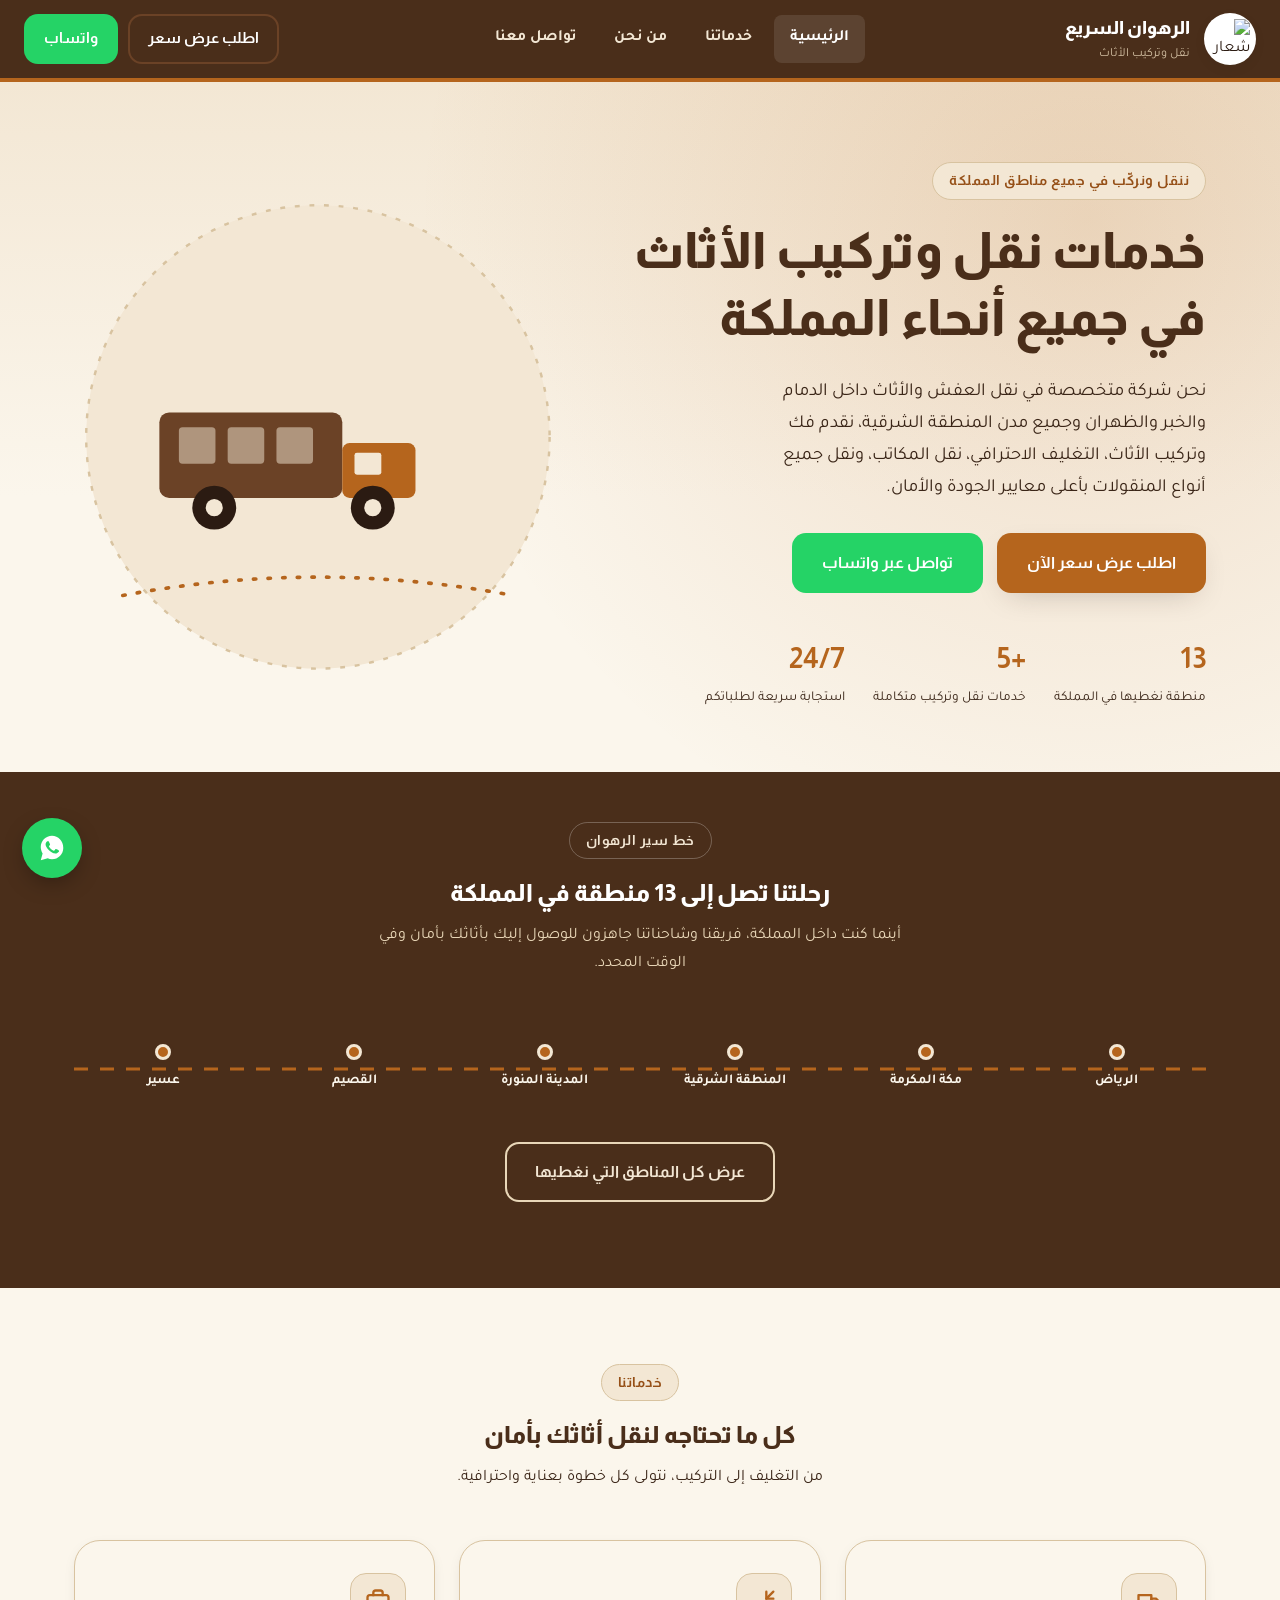
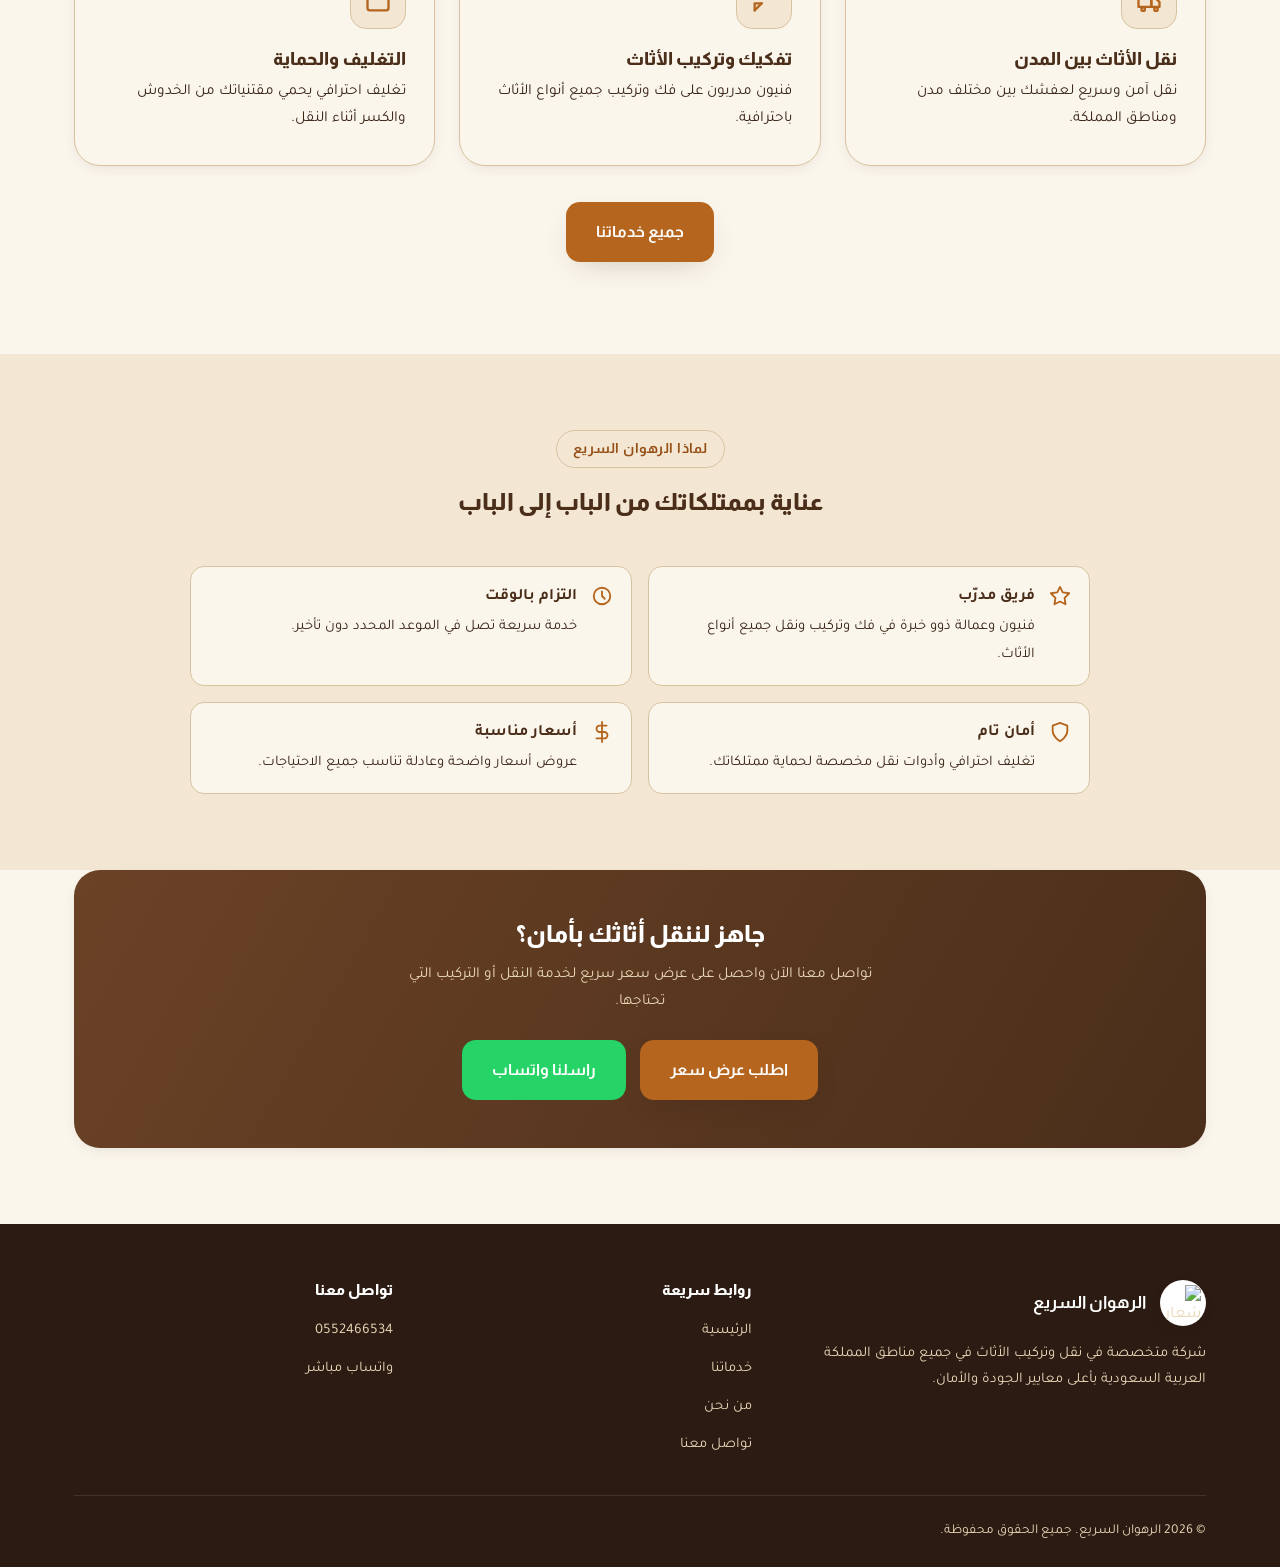
==== index.html @ 864efe9e "Add files via upload" ====
<!DOCTYPE html>
<html lang="ar" dir="rtl">
<head>
<meta charset="UTF-8">
<meta name="viewport" content="width=device-width, initial-scale=1.0">
<title>الرهوان السريع | نقل وتركيب الأثاث في جميع أنحاء المملكة</title>
<meta name="description" content="شركة الرهوان السريع لنقل وتركيب الأثاث في جميع مناطق المملكة العربية السعودية. فك وتركيب، تغليف احترافي، نقل بين المدن، وخدمة سريعة وآمنة.">
<link rel="preconnect" href="https://fonts.googleapis.com">
<link rel="preconnect" href="https://fonts.gstatic.com" crossorigin>
<link href="https://fonts.googleapis.com/css2?family=Almarai:wght@400;700;800&family=Tajawal:wght@400;500;700&display=swap" rel="stylesheet">
<link rel="stylesheet" href="style.css">
<link rel="icon" href="logo.png">
</head>
<body>

<!-- ===== الهيدر ===== -->
<header class="site-header">
  <div class="header-inner">
    <a href="index.html" class="brand">
      <span class="brand-badge"><img src="assets/images/logo.png" alt="شعار الرهوان السريع"></span>
      <span class="brand-text">
        <strong>الرهوان السريع</strong>
        <span>نقل وتركيب الأثاث</span>
      </span>
    </a>
    <nav class="main-nav" aria-label="التنقل الرئيسي">
      <a href="index.html" aria-current="page">الرئيسية</a>
      <a href="services.html">خدماتنا</a>
      <a href="about.html">من نحن</a>
      <a href="contact.html">تواصل معنا</a>
    </nav>
    <div class="nav-cta">
      <a class="btn btn-outline" href="contact.html">اطلب عرض سعر</a>
      <a class="btn btn-whatsapp" href="https://wa.me/966552466534" target="_blank" rel="noopener">واتساب</a>
    </div>
    <button class="nav-toggle" aria-label="فتح القائمة">&#9776;</button>
  </div>
</header>

<!-- ===== الهيرو ===== -->
<section class="hero">
  <div class="container hero-grid">
    <div>
      <span class="eyebrow">ننقل ونركّب في جميع مناطق المملكة</span>
      <h1>خدمات نقل وتركيب الأثاث في جميع أنحاء المملكة</h1>
      <p class="hero-lead">
        نحن شركة متخصصة في نقل العفش والأثاث داخل الدمام والخبر والظهران وجميع مدن المنطقة الشرقية،
        نقدم فك وتركيب الأثاث، التغليف الاحترافي، نقل المكاتب، ونقل جميع أنواع المنقولات بأعلى معايير الجودة والأمان.
      </p>
      <div class="hero-actions">
        <a class="btn btn-primary" href="contact.html">اطلب عرض سعر الآن</a>
        <a class="btn btn-whatsapp" href="https://wa.me/966552466534" target="_blank" rel="noopener">
          تواصل عبر واتساب
        </a>
      </div>
      <div class="hero-stats">
        <div class="stat"><strong>13</strong><span>منطقة نغطيها في المملكة</span></div>
        <div class="stat"><strong>+5</strong><span>خدمات نقل وتركيب متكاملة</span></div>
        <div class="stat"><strong>24/7</strong><span>استجابة سريعة لطلباتكم</span></div>
      </div>
    </div>
    <div class="hero-art" aria-hidden="true">
      <svg viewBox="0 0 400 400" xmlns="http://www.w3.org/2000/svg">
        <circle cx="200" cy="200" r="190" fill="#F3E7D4"/>
        <circle cx="200" cy="200" r="190" fill="none" stroke="#D8C3A0" stroke-width="2" stroke-dasharray="4 8"/>
        <!-- شاحنة نقل مبسطة -->
        <g transform="translate(70,150)">
          <rect x="0" y="30" width="150" height="70" rx="8" fill="#6B4226"/>
          <rect x="150" y="55" width="60" height="45" rx="6" fill="#B5651D"/>
          <rect x="160" y="63" width="22" height="18" rx="2" fill="#F3E7D4"/>
          <circle cx="45" cy="108" r="18" fill="#2B1B12"/>
          <circle cx="45" cy="108" r="7" fill="#F3E7D4"/>
          <circle cx="175" cy="108" r="18" fill="#2B1B12"/>
          <circle cx="175" cy="108" r="7" fill="#F3E7D4"/>
          <rect x="16" y="42" width="30" height="30" rx="3" fill="#F3E7D4" opacity="0.5"/>
          <rect x="56" y="42" width="30" height="30" rx="3" fill="#F3E7D4" opacity="0.5"/>
          <rect x="96" y="42" width="30" height="30" rx="3" fill="#F3E7D4" opacity="0.5"/>
        </g>
        <path d="M 40 330 Q 200 300 360 330" stroke="#B5651D" stroke-width="3" fill="none" stroke-dasharray="2 10" stroke-linecap="round"/>
      </svg>
    </div>
  </div>
</section>

<!-- ===== خط الرحلة: تغطيتنا ===== -->
<section class="route-section">
  <div class="container">
    <div class="route-head">
      <span class="eyebrow" style="background:transparent;border-color:rgba(255,255,255,.25);color:var(--sand-200)">خط سير الرهوان</span>
      <h2>رحلتنا تصل إلى 13 منطقة في المملكة</h2>
      <p>أينما كنت داخل المملكة، فريقنا وشاحناتنا جاهزون للوصول إليك بأثاثك بأمان وفي الوقت المحدد.</p>
    </div>
    <div class="route-line">
      <div class="route-stops">
        <div class="stop"><span class="stop-dot"></span><span>الرياض</span></div>
        <div class="stop"><span class="stop-dot"></span><span>مكة المكرمة</span></div>
        <div class="stop"><span class="stop-dot"></span><span>المنطقة الشرقية</span></div>
        <div class="stop"><span class="stop-dot"></span><span>المدينة المنورة</span></div>
        <div class="stop"><span class="stop-dot"></span><span>القصيم</span></div>
        <div class="stop"><span class="stop-dot"></span><span>عسير</span></div>
      </div>
    </div>
    <p style="text-align:center;margin-top:28px;">
      <a href="about.html" class="btn btn-outline" style="border-color:var(--sand-300);color:var(--sand-200)">عرض كل المناطق التي نغطيها</a>
    </p>
  </div>
</section>

<!-- ===== نبذة سريعة عن الخدمات ===== -->
<section class="section">
  <div class="container">
    <div class="section-head">
      <span class="eyebrow">خدماتنا</span>
      <h2>كل ما تحتاجه لنقل أثاثك بأمان</h2>
      <p>من التغليف إلى التركيب، نتولى كل خطوة بعناية واحترافية.</p>
    </div>
    <div class="grid grid-3">
      <div class="card">
        <span class="icon-badge">
          <svg viewBox="0 0 24 24" fill="none" stroke-width="2" stroke-linecap="round" stroke-linejoin="round"><path d="M3 7h11v10H3z"/><path d="M14 10h4l3 3v4h-7z"/><circle cx="7" cy="19" r="1.5"/><circle cx="18" cy="19" r="1.5"/></svg>
        </span>
        <h3>نقل الأثاث بين المدن</h3>
        <p>نقل آمن وسريع لعفشك بين مختلف مدن ومناطق المملكة.</p>
      </div>
      <div class="card">
        <span class="icon-badge">
          <svg viewBox="0 0 24 24" fill="none" stroke-width="2" stroke-linecap="round" stroke-linejoin="round"><path d="M14 4v6h6"/><path d="M20 4l-6 6"/><path d="M4 20v-6h6"/><path d="M4 20l6-6"/></svg>
        </span>
        <h3>تفكيك وتركيب الأثاث</h3>
        <p>فنيون مدربون على فك وتركيب جميع أنواع الأثاث باحترافية.</p>
      </div>
      <div class="card">
        <span class="icon-badge">
          <svg viewBox="0 0 24 24" fill="none" stroke-width="2" stroke-linecap="round" stroke-linejoin="round"><rect x="3" y="7" width="18" height="13" rx="2"/><path d="M8 7V5a2 2 0 0 1 2-2h4a2 2 0 0 1 2 2v2"/></svg>
        </span>
        <h3>التغليف والحماية</h3>
        <p>تغليف احترافي يحمي مقتنياتك من الخدوش والكسر أثناء النقل.</p>
      </div>
    </div>
    <p style="text-align:center;margin-top:36px;">
      <a href="services.html" class="btn btn-primary">جميع خدماتنا</a>
    </p>
  </div>
</section>

<!-- ===== لماذا نحن ===== -->
<section class="section section-alt">
  <div class="container">
    <div class="section-head">
      <span class="eyebrow">لماذا الرهوان السريع</span>
      <h2>عناية بممتلكاتك من الباب إلى الباب</h2>
    </div>
    <ul class="value-list grid grid-2" style="max-width:900px;margin:0 auto;">
      <li>
        <svg viewBox="0 0 24 24" fill="none" stroke-width="2" stroke-linecap="round" stroke-linejoin="round"><path d="M12 2l3 6 7 1-5 5 1 7-6-3-6 3 1-7-5-5 7-1z"/></svg>
        <div><strong>فريق مدرّب</strong><span>فنيون وعمالة ذوو خبرة في فك وتركيب ونقل جميع أنواع الأثاث.</span></div>
      </li>
      <li>
        <svg viewBox="0 0 24 24" fill="none" stroke-width="2" stroke-linecap="round" stroke-linejoin="round"><circle cx="12" cy="12" r="9"/><path d="M12 7v5l3 3"/></svg>
        <div><strong>التزام بالوقت</strong><span>خدمة سريعة تصل في الموعد المحدد دون تأخير.</span></div>
      </li>
      <li>
        <svg viewBox="0 0 24 24" fill="none" stroke-width="2" stroke-linecap="round" stroke-linejoin="round"><path d="M12 22s8-4.5 8-11V5l-8-3-8 3v6c0 6.5 8 11 8 11z"/></svg>
        <div><strong>أمان تام</strong><span>تغليف احترافي وأدوات نقل مخصصة لحماية ممتلكاتك.</span></div>
      </li>
      <li>
        <svg viewBox="0 0 24 24" fill="none" stroke-width="2" stroke-linecap="round" stroke-linejoin="round"><path d="M12 1v22M17 5H9.5a3.5 3.5 0 0 0 0 7h5a3.5 3.5 0 0 1 0 7H6"/></svg>
        <div><strong>أسعار مناسبة</strong><span>عروض أسعار واضحة وعادلة تناسب جميع الاحتياجات.</span></div>
      </li>
    </ul>
  </div>
</section>

<!-- ===== دعوة للتواصل ===== -->
<section class="section" style="padding-top:0;">
  <div class="container">
    <div class="card" style="text-align:center;padding:48px 32px;background:linear-gradient(120deg, var(--wood-700), var(--wood-800));border:none;">
      <h2 style="color:#fff;">جاهز لننقل أثاثك بأمان؟</h2>
      <p style="color:var(--sand-300);max-width:60ch;margin:0 auto 24px;">تواصل معنا الآن واحصل على عرض سعر سريع لخدمة النقل أو التركيب التي تحتاجها.</p>
      <div style="display:flex;gap:14px;justify-content:center;flex-wrap:wrap;">
        <a class="btn btn-primary" href="contact.html">اطلب عرض سعر</a>
        <a class="btn btn-whatsapp" href="https://wa.me/966552466534" target="_blank" rel="noopener">راسلنا واتساب</a>
      </div>
    </div>
  </div>
</section>

<!-- ===== الفوتر ===== -->
<footer class="site-footer">
  <div class="container">
    <div class="footer-grid">
      <div>
        <div class="footer-brand">
          <span class="brand-badge"><img src="assets/images/logo.png" alt="شعار الرهوان السريع"></span>
          <strong>الرهوان السريع</strong>
        </div>
        <p style="font-size:.92rem;">شركة متخصصة في نقل وتركيب الأثاث في جميع مناطق المملكة العربية السعودية بأعلى معايير الجودة والأمان.</p>
      </div>
      <div>
        <h4>روابط سريعة</h4>
        <ul class="footer-links">
          <li><a href="index.html">الرئيسية</a></li>
          <li><a href="services.html">خدماتنا</a></li>
          <li><a href="about.html">من نحن</a></li>
          <li><a href="contact.html">تواصل معنا</a></li>
        </ul>
      </div>
      <div>
        <h4>تواصل معنا</h4>
        <ul class="footer-links">
          <li><a href="tel:0552466534">0552466534</a></li>
          <li><a href="https://wa.me/966552466534" target="_blank" rel="noopener">واتساب مباشر</a></li>
        </ul>
      </div>
    </div>
    <div class="footer-bottom">
      <span>© 2026 الرهوان السريع. جميع الحقوق محفوظة.</span>
    </div>
  </div>
</footer>

<!-- زر واتساب العائم -->
<a class="wa-float" href="https://wa.me/966552466534" target="_blank" rel="noopener" aria-label="تواصل معنا عبر واتساب">
  <svg viewBox="0 0 32 32"><path d="M16.01 3C9.38 3 4 8.38 4 15.01c0 2.5.73 4.83 1.99 6.79L4 29l7.4-1.94a11.9 11.9 0 0 0 4.61.92h.01c6.63 0 12.01-5.38 12.01-12.01C28.02 8.38 22.64 3 16.01 3zm7.03 17.13c-.3.84-1.7 1.6-2.35 1.7-.6.09-1.36.13-2.2-.14-.5-.16-1.15-.37-1.98-.73-3.49-1.5-5.77-5.02-5.94-5.25-.17-.23-1.42-1.89-1.42-3.6s.9-2.56 1.22-2.91c.32-.35.7-.44.93-.44.23 0 .47 0 .67.01.21.01.5-.08.79.6.3.7 1.01 2.42 1.1 2.6.09.18.15.39.03.63-.12.23-.18.38-.36.58-.18.2-.38.45-.54.61-.18.18-.37.37-.16.72.21.35.94 1.55 2.02 2.51 1.39 1.24 2.56 1.62 2.91 1.8.35.18.56.15.76-.09.21-.24.88-1.02 1.11-1.37.23-.35.47-.29.79-.18.32.12 2.03.96 2.38 1.13.35.18.58.26.67.41.09.15.09.86-.21 1.7z"/></svg>
</a>

<script src="main.js"></script>
</body>
</html>
---- style.css ----
/* =========================================================
   الرهوان السريع — نقل وتركيب الأثاث
   نظام التصميم: ألوان ترابية دافئة (بني/بيج) — RTL عربي
   ========================================================= */

:root{
  --sand-100: #FBF6EC;
  --sand-200: #F3E7D4;
  --sand-300: #E9D7B8;
  --line: #D8C3A0;
  --coffee-900: #2B1B12;
  --coffee-800: #3A2517;
  --wood-700: #6B4226;
  --wood-800: #4A2E1A;
  --clay-600: #B5651D;
  --clay-700: #954F16;
  --whatsapp: #25D366;
  --whatsapp-dark: #1DA851;

  --font-display: 'Almarai', 'Tahoma', sans-serif;
  --font-body: 'Tajawal', 'Tahoma', sans-serif;

  --radius-sm: 8px;
  --radius-md: 14px;
  --radius-lg: 26px;
  --shadow-soft: 0 10px 30px -12px rgba(43,27,18,0.25);
  --shadow-card: 0 4px 16px -6px rgba(43,27,18,0.15);
}

*, *::before, *::after{ box-sizing: border-box; }

html{ scroll-behavior: smooth; }

body{
  margin:0;
  direction: rtl;
  font-family: var(--font-body);
  background: var(--sand-100);
  color: var(--coffee-900);
  line-height: 1.75;
  -webkit-font-smoothing: antialiased;
}

img{ max-width:100%; display:block; }

a{ color: inherit; text-decoration: none; }

h1,h2,h3,h4{
  font-family: var(--font-display);
  font-weight: 800;
  margin: 0 0 .5em;
  color: var(--wood-800);
  line-height: 1.35;
}

p{ margin: 0 0 1em; }

.container{
  width: 100%;
  max-width: 1180px;
  margin: 0 auto;
  padding: 0 24px;
}

.eyebrow{
  display:inline-flex;
  align-items:center;
  gap:8px;
  font-family: var(--font-display);
  font-weight:700;
  font-size:.85rem;
  letter-spacing:.5px;
  color: var(--clay-700);
  background: var(--sand-200);
  border: 1px solid var(--line);
  padding: 6px 16px;
  border-radius: 999px;
  margin-bottom: 18px;
}

/* ---------- Buttons ---------- */
.btn{
  display:inline-flex;
  align-items:center;
  justify-content:center;
  gap:10px;
  font-family: var(--font-display);
  font-weight:700;
  font-size: 1rem;
  padding: 14px 28px;
  border-radius: var(--radius-md);
  border: 2px solid transparent;
  cursor:pointer;
  transition: transform .18s ease, box-shadow .18s ease, background .18s ease;
}
.btn:hover{ transform: translateY(-2px); }
.btn:focus-visible{ outline: 3px solid var(--clay-600); outline-offset: 3px; }

.btn-primary{
  background: var(--clay-600);
  color: #fff;
  box-shadow: var(--shadow-soft);
}
.btn-primary:hover{ background: var(--clay-700); }

.btn-outline{
  background: transparent;
  border-color: var(--wood-700);
  color: var(--wood-800);
}
.btn-outline:hover{ background: var(--wood-700); color:#fff; }

.btn-whatsapp{
  background: var(--whatsapp);
  color:#fff;
}
.btn-whatsapp:hover{ background: var(--whatsapp-dark); }

/* ---------- Header ---------- */
.site-header{
  position: sticky;
  top:0;
  z-index: 50;
  background: var(--wood-800);
  border-bottom: 4px solid var(--clay-600);
}
.header-inner{
  display:flex;
  align-items:center;
  justify-content:space-between;
  padding: 12px 24px;
  gap: 20px;
}
.brand{
  display:flex;
  align-items:center;
  gap:14px;
}
.brand-badge{
  width:52px; height:52px;
  background:#fff;
  border-radius: 50%;
  display:flex;
  align-items:center;
  justify-content:center;
  overflow:hidden;
  box-shadow: var(--shadow-card);
  flex-shrink:0;
}
.brand-badge img{ width:78%; height:78%; object-fit:contain; }
.brand-text{ color:#fff; }
.brand-text strong{
  display:block;
  font-family: var(--font-display);
  font-size:1.15rem;
  font-weight:800;
}
.brand-text span{
  display:block;
  font-size:.78rem;
  color: var(--sand-300);
  opacity:.85;
}

.main-nav{
  display:flex;
  align-items:center;
  gap: 6px;
}
.main-nav a{
  color: var(--sand-200);
  font-weight:600;
  font-size:.98rem;
  padding: 10px 16px;
  border-radius: var(--radius-sm);
  transition: background .18s, color .18s;
}
.main-nav a:hover, .main-nav a[aria-current="page"]{
  background: rgba(255,255,255,.1);
  color:#fff;
}

.nav-cta{
  display:flex;
  align-items:center;
  gap:10px;
}
.nav-cta .btn{ padding: 10px 18px; font-size:.92rem; color:#fff }

.nav-toggle{
  display:none;
  background:none;
  border:none;
  color:#fff;
  font-size:1.6rem;
  cursor:pointer;
  padding:4px 8px;
}

/* ---------- Hero ---------- */
.hero{
  position:relative;
  overflow:hidden;
  background:
    radial-gradient(circle at 85% 20%, rgba(181,101,29,.18), transparent 55%),
    linear-gradient(180deg, var(--sand-200) 0%, var(--sand-100) 60%);
  padding: 80px 0 60px;
}
.hero-grid{
  display:grid;
  grid-template-columns: 1.1fr .9fr;
  gap: 48px;
  align-items:center;
}
.hero h1{
  font-size: clamp(2.1rem, 4vw, 3.1rem);
}
.hero-lead{
  font-size: 1.15rem;
  color: var(--coffee-800);
  max-width: 46ch;
}
.hero-actions{
  display:flex;
  flex-wrap:wrap;
  gap:14px;
  margin-top: 28px;
}
.hero-stats{
  display:flex;
  gap: 28px;
  margin-top: 40px;
  flex-wrap:wrap;
}
.stat strong{
  display:block;
  font-family: var(--font-display);
  font-size:1.8rem;
  color: var(--clay-600);
}
.stat span{
  font-size:.85rem;
  color: var(--coffee-800);
}

.hero-art{
  position:relative;
  aspect-ratio: 1/1;
  display:flex;
  align-items:center;
  justify-content:center;
}
.hero-art svg{ width:100%; height:100%; }

/* ---------- Route / signature element ---------- */
.route-section{
  padding: 50px 0 70px;
  background: var(--wood-800);
  color: var(--sand-200);
  position:relative;
}
.route-head{ text-align:center; margin-bottom: 46px; }
.route-head h2{ color:#fff; }
.route-head p{ color: var(--sand-300); max-width:60ch; margin:0 auto; }

.route-line{
  position:relative;
  padding: 20px 0;
}
.route-line::before{
  content:"";
  position:absolute;
  top:50%; right:0; left:0;
  height:3px;
  background: repeating-linear-gradient(90deg, var(--clay-600) 0 14px, transparent 14px 26px);
  transform: translateY(-50%);
}
.route-stops{
  position:relative;
  display:flex;
  flex-wrap:wrap;
  justify-content:space-between;
  gap: 22px 10px;
}
.stop{
  display:flex;
  flex-direction:column;
  align-items:center;
  text-align:center;
  width: calc(100%/6 - 10px);
  min-width: 120px;
}
.stop-dot{
  width:16px; height:16px;
  border-radius:50%;
  background: var(--clay-600);
  border: 3px solid var(--sand-200);
  margin-bottom:10px;
  box-shadow: 0 0 0 3px var(--wood-800);
}
.stop span{
  font-size:.85rem;
  font-weight:600;
  color: var(--sand-100);
}

/* ---------- Sections ---------- */
.section{ padding: 76px 0; }
.section-head{
  text-align:center;
  max-width: 680px;
  margin: 0 auto 48px;
}
.section-head p{ color: var(--coffee-800); }
.section-alt{ background: var(--sand-200); }

/* ---------- Cards / grid ---------- */
.grid{
  display:grid;
  gap: 24px;
}
.grid-3{ grid-template-columns: repeat(3, 1fr); }
.grid-2{ grid-template-columns: repeat(2, 1fr); }

.card{
  background: var(--sand-100);
  border: 1px solid var(--line);
  border-radius: var(--radius-lg);
  padding: 32px 28px;
  box-shadow: var(--shadow-card);
  transition: transform .2s ease, box-shadow .2s ease;
}
.card:hover{ transform: translateY(-4px); box-shadow: var(--shadow-soft); }

.icon-badge{
  width:56px; height:56px;
  border-radius: 16px;
  background: var(--sand-200);
  border: 1px solid var(--line);
  display:flex;
  align-items:center;
  justify-content:center;
  margin-bottom: 18px;
}
.icon-badge svg{ width:28px; height:28px; stroke: var(--clay-600); }

.card h3{ font-size:1.15rem; margin-bottom:.4em; }
.card p{ color: var(--coffee-800); font-size:.96rem; margin-bottom:0; }

/* ---------- Coverage tags ---------- */
.tag-cloud{
  display:flex;
  flex-wrap:wrap;
  gap:12px;
  justify-content:center;
}
.tag{
  display:inline-flex;
  align-items:center;
  gap:8px;
  background: var(--sand-100);
  border:1px solid var(--line);
  padding: 10px 20px;
  border-radius: 999px;
  font-weight:600;
  font-size:.92rem;
  color: var(--wood-800);
}
.tag::before{
  content:"";
  width:8px; height:8px;
  border-radius:50%;
  background: var(--clay-600);
}

/* ---------- About page specific ---------- */
.about-hero{
  padding: 60px 0 20px;
  background: var(--sand-200);
}
.about-body{
  display:grid;
  grid-template-columns: 1.15fr .85fr;
  gap: 48px;
  align-items:start;
}
.value-list{
  list-style:none;
  margin:0; padding:0;
  display:grid;
  gap:16px;
}
.value-list li{
  display:flex;
  gap:14px;
  align-items:flex-start;
  background: var(--sand-100);
  border:1px solid var(--line);
  border-radius: var(--radius-md);
  padding: 16px 18px;
}
.value-list svg{ flex-shrink:0; width:22px; height:22px; stroke: var(--clay-600); margin-top:2px; }
.value-list strong{ display:block; margin-bottom:2px; color: var(--wood-800); }
.value-list span{ color: var(--coffee-800); font-size:.92rem; }

/* ---------- Contact ---------- */
.contact-wrap{
  display:grid;
  grid-template-columns: .95fr 1.05fr;
  gap: 40px;
  align-items:start;
}
.contact-card{
  background: var(--wood-800);
  color: var(--sand-200);
  border-radius: var(--radius-lg);
  padding: 36px 30px;
}
.contact-card h3{ color:#fff; }
.contact-method{
  display:flex;
  align-items:center;
  gap:14px;
  padding: 14px 0;
  border-bottom: 1px solid rgba(255,255,255,.12);
}
.contact-method:last-child{ border-bottom:none; }
.contact-method .icon-badge{
  background: rgba(255,255,255,.08);
  border-color: rgba(255,255,255,.16);
  width:46px; height:46px; border-radius:12px;
  margin:0;
}
.contact-method .icon-badge svg{ width:22px; height:22px; stroke:#fff; }
.contact-method strong{ display:block; font-size:.85rem; color: var(--sand-300); font-weight:500; }
.contact-method a, .contact-method span.value{ font-weight:700; color:#fff; }

.form-card{
  background: var(--sand-100);
  border:1px solid var(--line);
  border-radius: var(--radius-lg);
  padding: 36px 32px;
  box-shadow: var(--shadow-card);
}
.form-row{ margin-bottom: 20px; }
.form-row label{
  display:block;
  font-weight:700;
  font-size:.92rem;
  margin-bottom:8px;
  color: var(--wood-800);
}
.form-row input, .form-row select, .form-row textarea{
  width:100%;
  font-family: var(--font-body);
  font-size:1rem;
  padding: 13px 16px;
  border-radius: var(--radius-sm);
  border: 1.5px solid var(--line);
  background:#fff;
  color: var(--coffee-900);
}
.form-row input:focus, .form-row select:focus, .form-row textarea:focus{
  outline:none;
  border-color: var(--clay-600);
  box-shadow: 0 0 0 3px rgba(181,101,29,.15);
}
.form-hint{
  font-size:.85rem;
  color: var(--coffee-800);
  margin-top: 14px;
}
.form-note{
  display:flex;
  align-items:center;
  gap:8px;
  font-size:.85rem;
  background: var(--sand-200);
  border:1px solid var(--line);
  padding:10px 14px;
  border-radius: var(--radius-sm);
  margin-bottom: 20px;
}

/* ---------- Floating WhatsApp button ---------- */
.wa-float{
  position: fixed;
  left: 22px;
  bottom: 22px;
  z-index: 60;
  width: 60px; height:60px;
  border-radius: 50%;
  background: var(--whatsapp);
  display:flex;
  align-items:center;
  justify-content:center;
  box-shadow: 0 8px 24px -6px rgba(0,0,0,.4);
  transition: transform .2s ease;
}
.wa-float:hover{ transform: scale(1.08); }
.wa-float svg{ width:30px; height:30px; fill:#fff; }

/* ---------- Footer ---------- */
.site-footer{
  background: var(--coffee-900);
  color: var(--sand-300);
  padding: 56px 0 24px;
}
.footer-grid{
  display:grid;
  grid-template-columns: 1.3fr 1fr 1fr;
  gap: 40px;
  padding-bottom: 36px;
  border-bottom: 1px solid rgba(255,255,255,.1);
}
.footer-brand{ display:flex; gap:14px; align-items:center; margin-bottom:16px; }
.footer-brand .brand-badge{ width:46px; height:46px; }
.footer-brand strong{ color:#fff; font-family:var(--font-display); font-size:1.05rem; }
.site-footer h4{
  color:#fff;
  font-size:.95rem;
  margin-bottom:16px;
}
.footer-links{ list-style:none; margin:0; padding:0; display:grid; gap:10px; }
.footer-links a{ color: var(--sand-300); font-size:.92rem; }
.footer-links a:hover{ color:#fff; }
.footer-tags{ display:flex; flex-wrap:wrap; gap:8px; }
.footer-tags span{
  font-size:.78rem;
  background: rgba(255,255,255,.06);
  padding: 5px 12px;
  border-radius: 999px;
}
.footer-bottom{
  display:flex;
  justify-content:space-between;
  align-items:center;
  flex-wrap:wrap;
  gap:12px;
  padding-top: 24px;
  font-size:.85rem;
}
.footer-social{ display:flex; gap:12px; }
.footer-social a{
  width:38px; height:38px;
  border-radius:50%;
  background: rgba(255,255,255,.08);
  display:flex; align-items:center; justify-content:center;
}
.footer-social svg{ width:18px; height:18px; stroke:#fff; }

/* ---------- Page hero (inner pages) ---------- */
.page-hero{
  padding: 56px 0;
  background: var(--sand-200);
  text-align:center;
}
.page-hero h1{ margin-bottom:.3em; }
.page-hero p{ color: var(--coffee-800); max-width:60ch; margin:0 auto; }

/* ---------- Responsive ---------- */
@media (max-width: 960px){
  .hero-grid{ grid-template-columns: 1fr; }
  .hero-art{ order:-1; max-width:280px; margin:0 auto; }
  .grid-3{ grid-template-columns: repeat(2,1fr); }
  .about-body{ grid-template-columns:1fr; }
  .contact-wrap{ grid-template-columns:1fr; }
  .footer-grid{ grid-template-columns:1fr 1fr; }
  .stop{ width: calc(33.333% - 10px); }
}

@media (max-width: 720px){
  .main-nav, .nav-cta .btn-outline{ display:none; }
  .nav-toggle{ display:block; }
  .header-inner.open .main-nav{
    display:flex;
    position:absolute;
    top:100%; right:0; left:0;
    background: var(--wood-800);
    flex-direction:column;
    padding: 12px 20px 20px;
  }
  .grid-3, .grid-2{ grid-template-columns: 1fr; }
  .stop{ width: calc(50% - 10px); }
  .footer-grid{ grid-template-columns:1fr; }
}

@media (prefers-reduced-motion: reduce){
  *{ animation:none !important; transition:none !important; }
  html{ scroll-behavior:auto; }
}
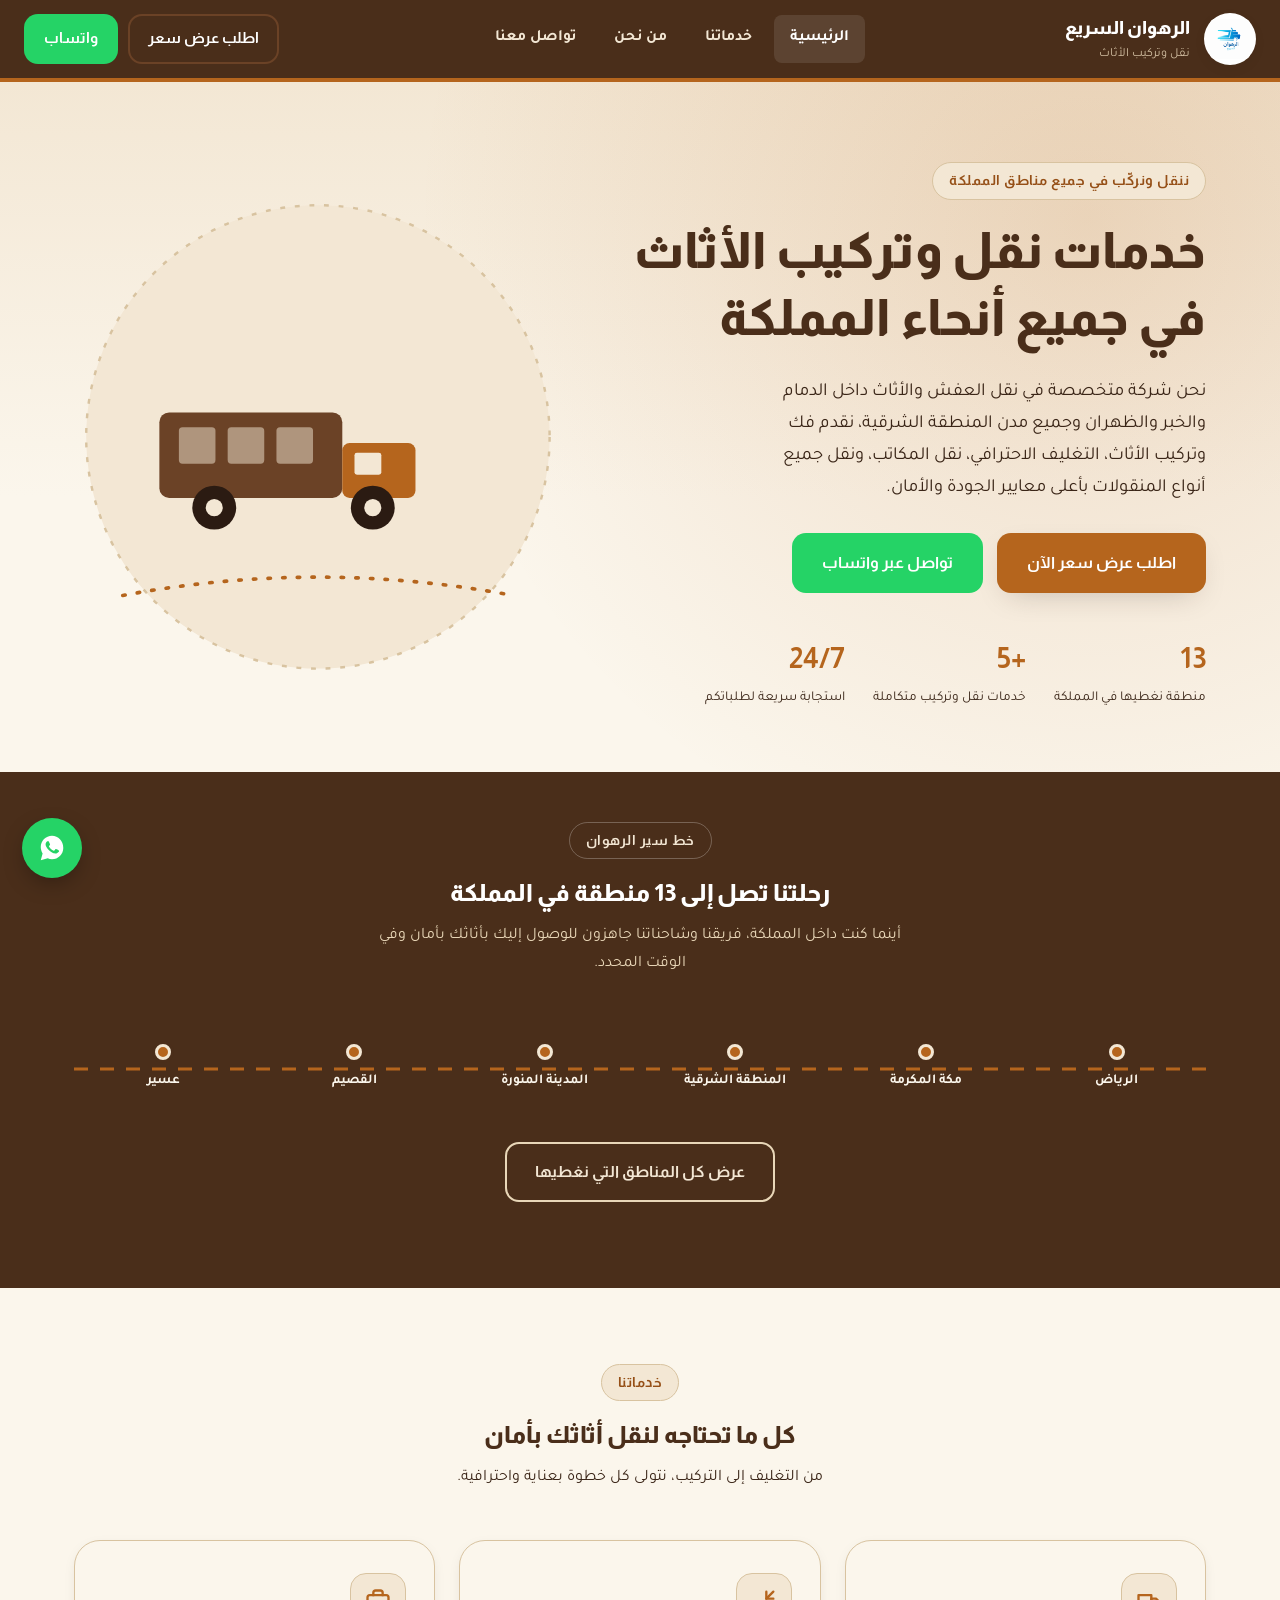
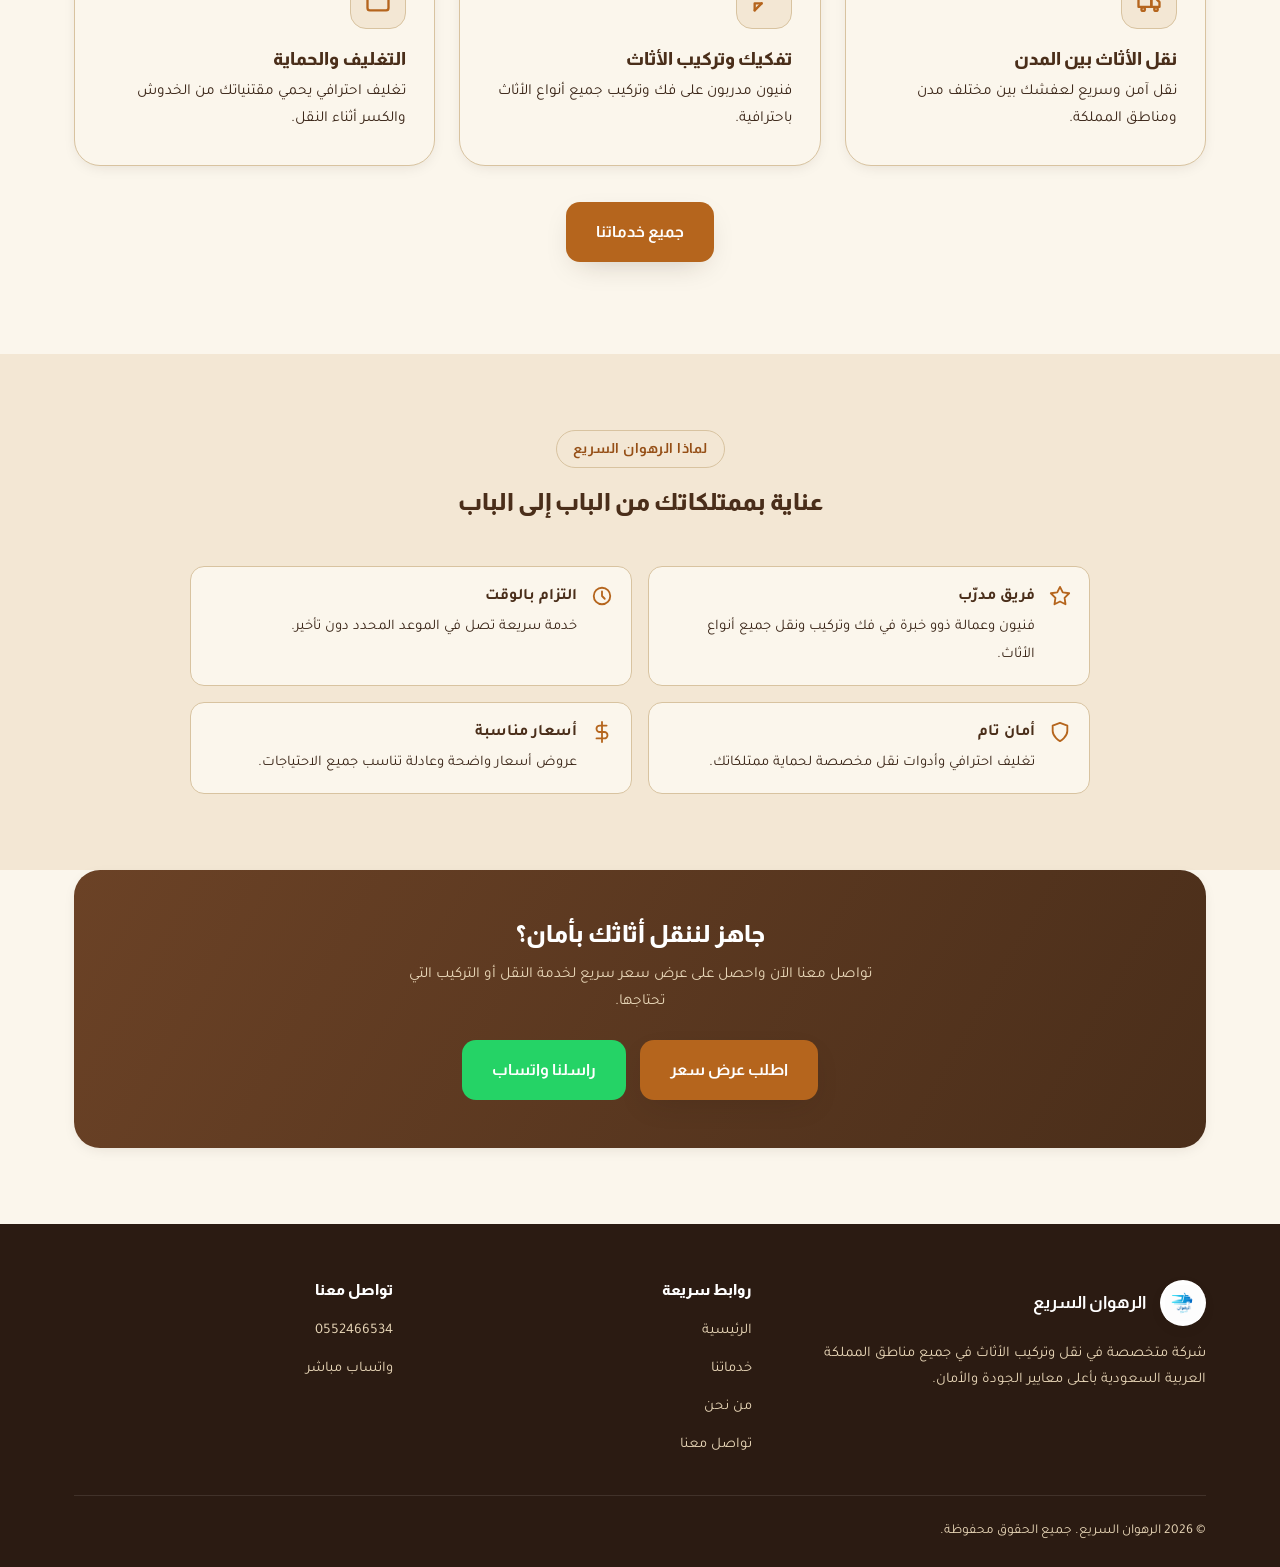
==== commit bdcb7732: "Update logo image source in index.html" ====
--- a/index.html
+++ b/index.html
@@ -17,7 +17,7 @@
 <header class="site-header">
   <div class="header-inner">
     <a href="index.html" class="brand">
-      <span class="brand-badge"><img src="assets/images/logo.png" alt="شعار الرهوان السريع"></span>
+      <span class="brand-badge"><img src="logo.png" alt="شعار الرهوان السريع"></span>
       <span class="brand-text">
         <strong>الرهوان السريع</strong>
         <span>نقل وتركيب الأثاث</span>
@@ -191,7 +191,7 @@
     <div class="footer-grid">
       <div>
         <div class="footer-brand">
-          <span class="brand-badge"><img src="assets/images/logo.png" alt="شعار الرهوان السريع"></span>
+          <span class="brand-badge"><img src="logo.png" alt="شعار الرهوان السريع"></span>
           <strong>الرهوان السريع</strong>
         </div>
         <p style="font-size:.92rem;">شركة متخصصة في نقل وتركيب الأثاث في جميع مناطق المملكة العربية السعودية بأعلى معايير الجودة والأمان.</p>
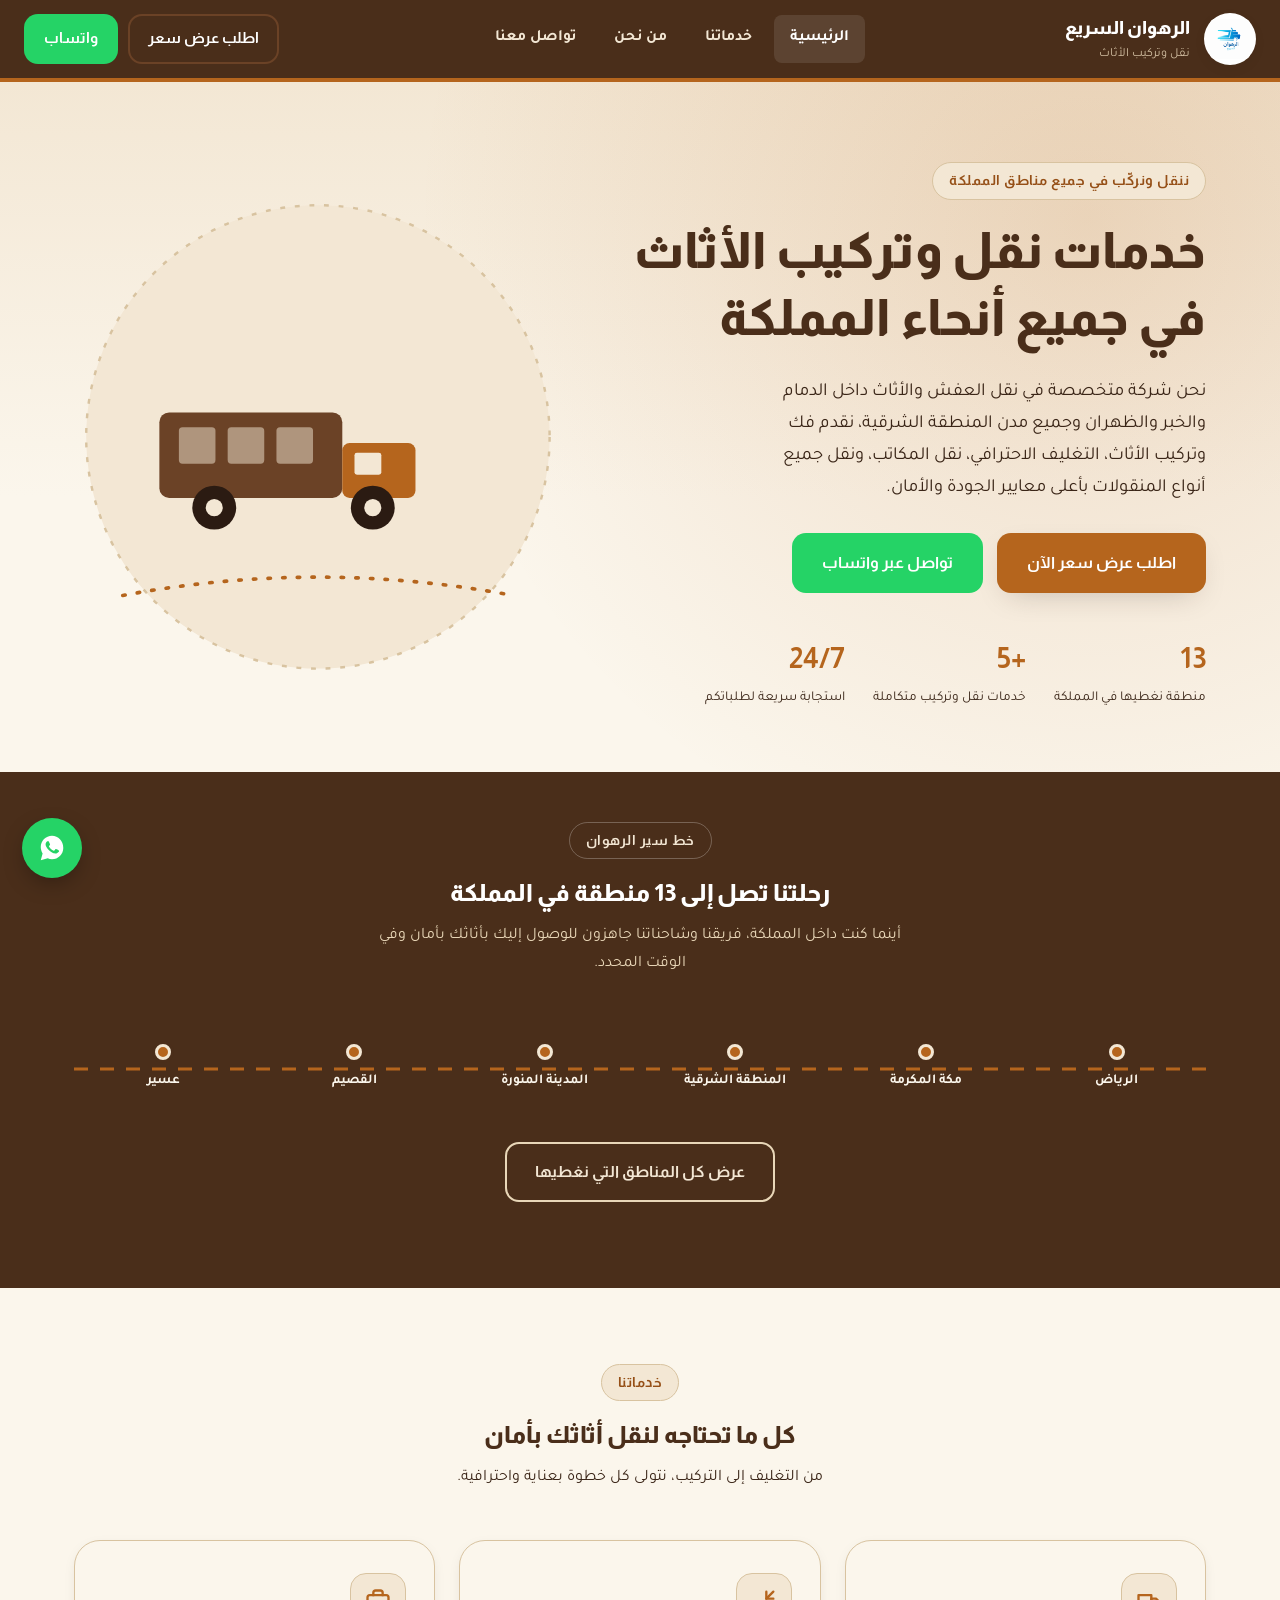
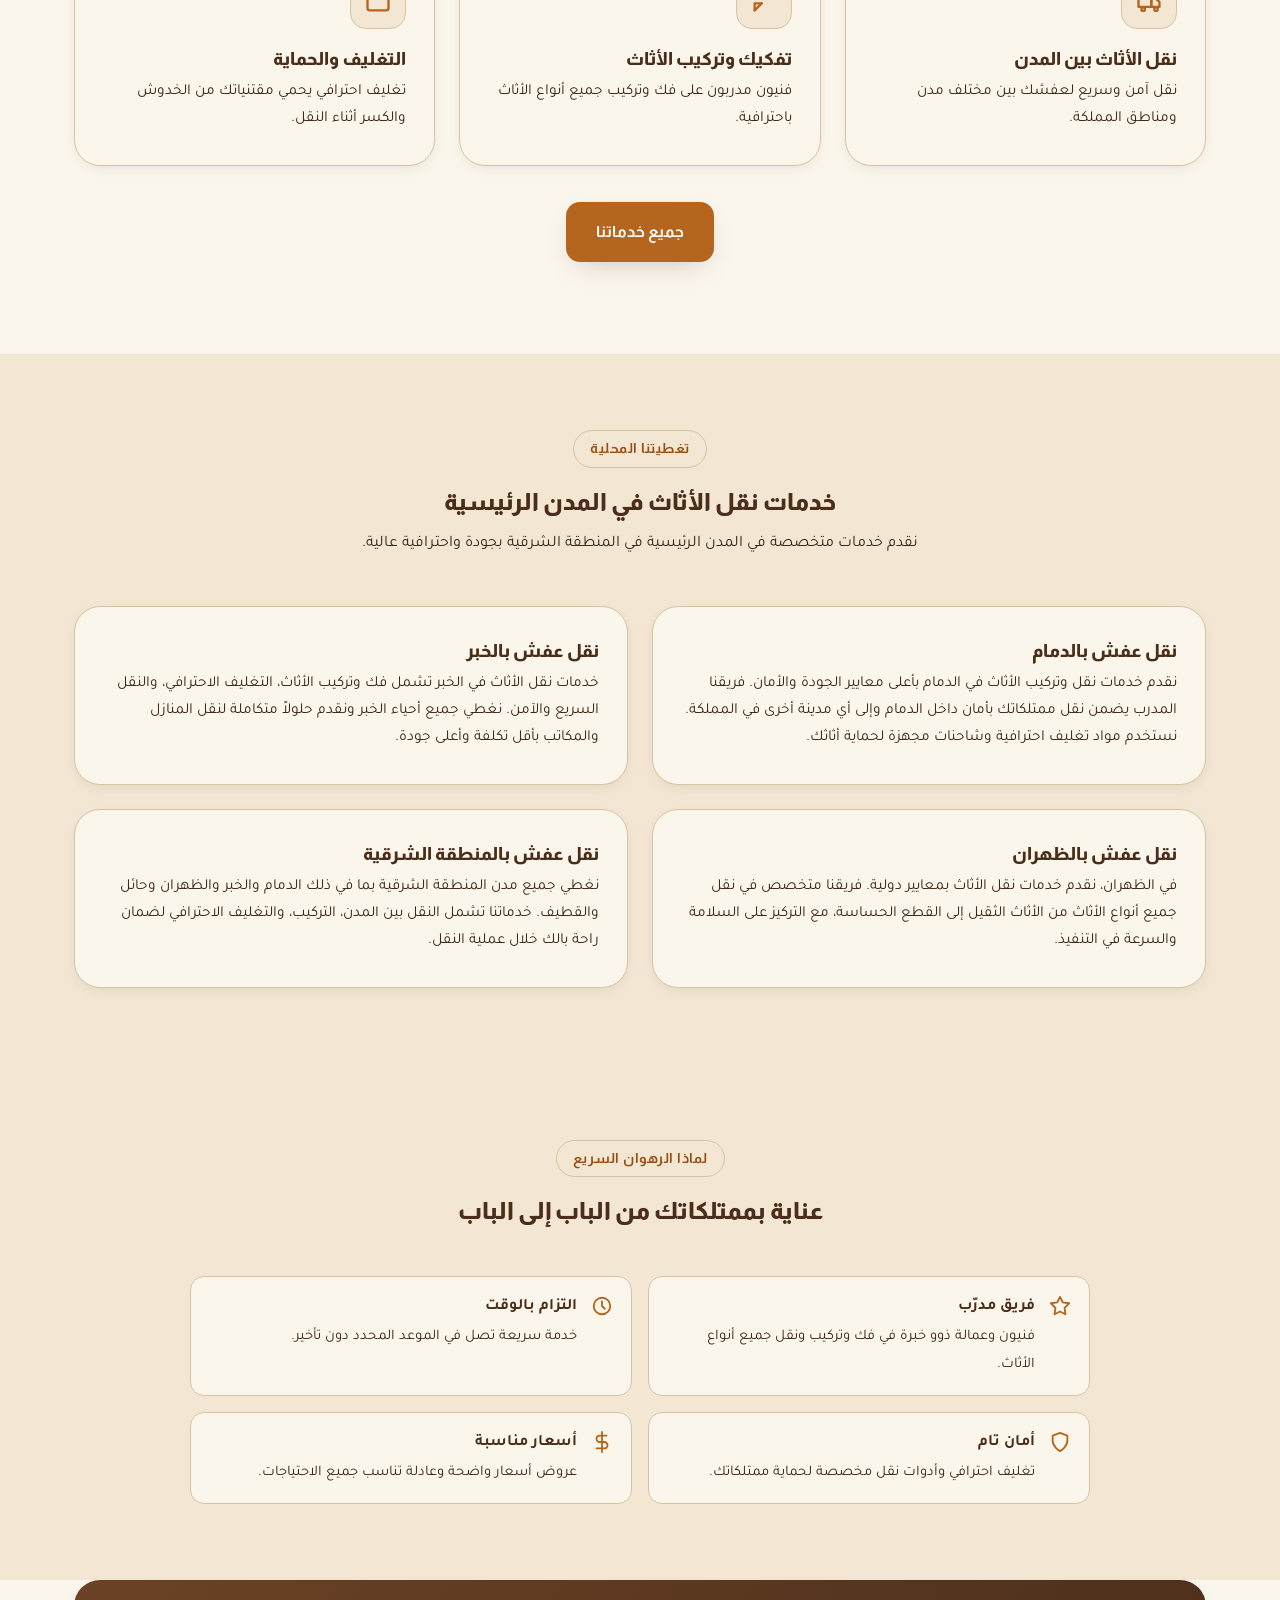
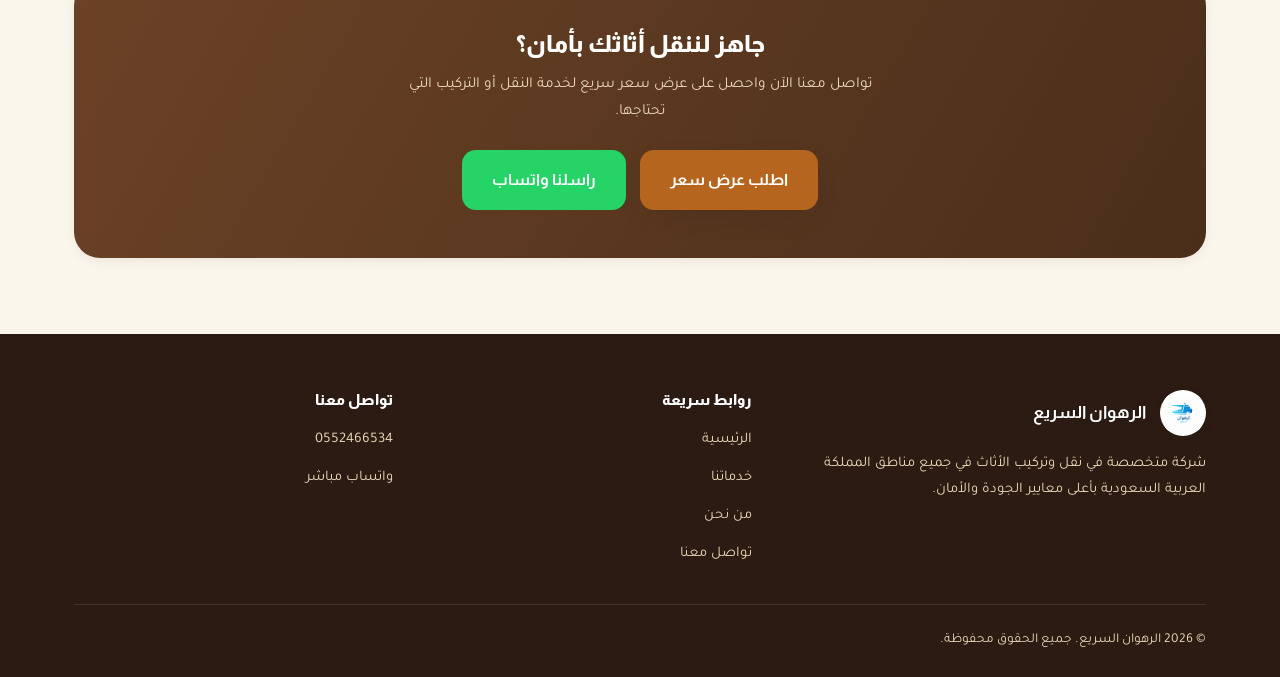
==== commit f04c646a: "Add LocalBusiness JSON-LD schema to all pages. Added structured data for MovingCompany with name, de" ====
--- a/index.html
+++ b/index.html
@@ -5,11 +5,47 @@
 <meta name="viewport" content="width=device-width, initial-scale=1.0">
 <title>الرهوان السريع | نقل وتركيب الأثاث في جميع أنحاء المملكة</title>
 <meta name="description" content="شركة الرهوان السريع لنقل وتركيب الأثاث في جميع مناطق المملكة العربية السعودية. فك وتركيب، تغليف احترافي، نقل بين المدن، وخدمة سريعة وآمنة.">
+<link rel="canonical" href="https://abramehap.github.io/alruhwan-alsari3/index.html">
+<meta property="og:title" content="الرهوان السريع | نقل وتركيب الأثاث في جميع أنحاء المملكة">
+<meta property="og:description" content="شركة الرهوان السريع لنقل وتركيب الأثاث في جميع مناطق المملكة العربية السعودية. فك وتركيب، تغليف احترافي، نقل بين المدن، وخدمة سريعة وآمنة.">
+<meta property="og:image" content="https://abramehap.github.io/alruhwan-alsari3/logo.png">
+<meta property="og:url" content="https://abramehap.github.io/alruhwan-alsari3/index.html">
+<meta property="og:type" content="website">
 <link rel="preconnect" href="https://fonts.googleapis.com">
 <link rel="preconnect" href="https://fonts.gstatic.com" crossorigin>
 <link href="https://fonts.googleapis.com/css2?family=Almarai:wght@400;700;800&family=Tajawal:wght@400;500;700&display=swap" rel="stylesheet">
 <link rel="stylesheet" href="style.css">
 <link rel="icon" href="logo.png">
+<script type="application/ld+json">
+{
+  "@context": "https://schema.org",
+  "@type": "MovingCompany",
+  "name": "الرهوان السريع",
+  "description": "شركة الرهوان السريع لنقل وتركيب الأثاث في جميع مناطق المملكة العربية السعودية. فك وتركيب، تغليف احترافي، نقل بين المدن، وخدمة سريعة وآمنة.",
+  "url": "https://abramehap.github.io/alruhwan-alsari3/",
+  "telephone": "+966552466534",
+  "areaServed": [
+    "منطقة الرياض",
+    "منطقة مكة المكرمة",
+    "المنطقة الشرقية",
+    "منطقة المدينة المنورة",
+    "منطقة القصيم",
+    "منطقة عسير",
+    "منطقة تبوك",
+    "منطقة حائل",
+    "منطقة الحدود الشمالية",
+    "منطقة جازان",
+    "منطقة نجران",
+    "منطقة الباحة",
+    "منطقة الجوف"
+  ],
+  "sameAs": [
+    "https://wa.me/966552466534"
+  ],
+  "image": "https://abramehap.github.io/alruhwan-alsari3/logo.png",
+  "priceRange": "$$"
+}
+</script>
 </head>
 <body>
 
@@ -143,6 +179,35 @@
   </div>
 </section>
 
+<!-- ===== خدماتنا في المدن الرئيسية ===== -->
+<section class="section section-alt">
+  <div class="container">
+    <div class="section-head">
+      <span class="eyebrow">تغطيتنا المحلية</span>
+      <h2>خدمات نقل الأثاث في المدن الرئيسية</h2>
+      <p>نقدم خدمات متخصصة في المدن الرئيسية في المنطقة الشرقية بجودة واحترافية عالية.</p>
+    </div>
+    <div class="grid grid-2">
+      <div class="card">
+        <h3>نقل عفش بالدمام</h3>
+        <p>نقدم خدمات نقل وتركيب الأثاث في الدمام بأعلى معايير الجودة والأمان. فريقنا المدرب يضمن نقل ممتلكاتك بأمان داخل الدمام وإلى أي مدينة أخرى في المملكة. نستخدم مواد تغليف احترافية وشاحنات مجهزة لحماية أثاثك.</p>
+      </div>
+      <div class="card">
+        <h3>نقل عفش بالخبر</h3>
+        <p>خدمات نقل الأثاث في الخبر تشمل فك وتركيب الأثاث، التغليف الاحترافي، والنقل السريع والآمن. نغطي جميع أحياء الخبر ونقدم حلولاً متكاملة لنقل المنازل والمكاتب بأقل تكلفة وأعلى جودة.</p>
+      </div>
+      <div class="card">
+        <h3>نقل عفش بالظهران</h3>
+        <p>في الظهران، نقدم خدمات نقل الأثاث بمعايير دولية. فريقنا متخصص في نقل جميع أنواع الأثاث من الأثاث الثقيل إلى القطع الحساسة، مع التركيز على السلامة والسرعة في التنفيذ.</p>
+      </div>
+      <div class="card">
+        <h3>نقل عفش بالمنطقة الشرقية</h3>
+        <p>نغطي جميع مدن المنطقة الشرقية بما في ذلك الدمام والخبر والظهران وحائل والقطيف. خدماتنا تشمل النقل بين المدن، التركيب، والتغليف الاحترافي لضمان راحة بالك خلال عملية النقل.</p>
+      </div>
+    </div>
+  </div>
+</section>
+
 <!-- ===== لماذا نحن ===== -->
 <section class="section section-alt">
   <div class="container">
